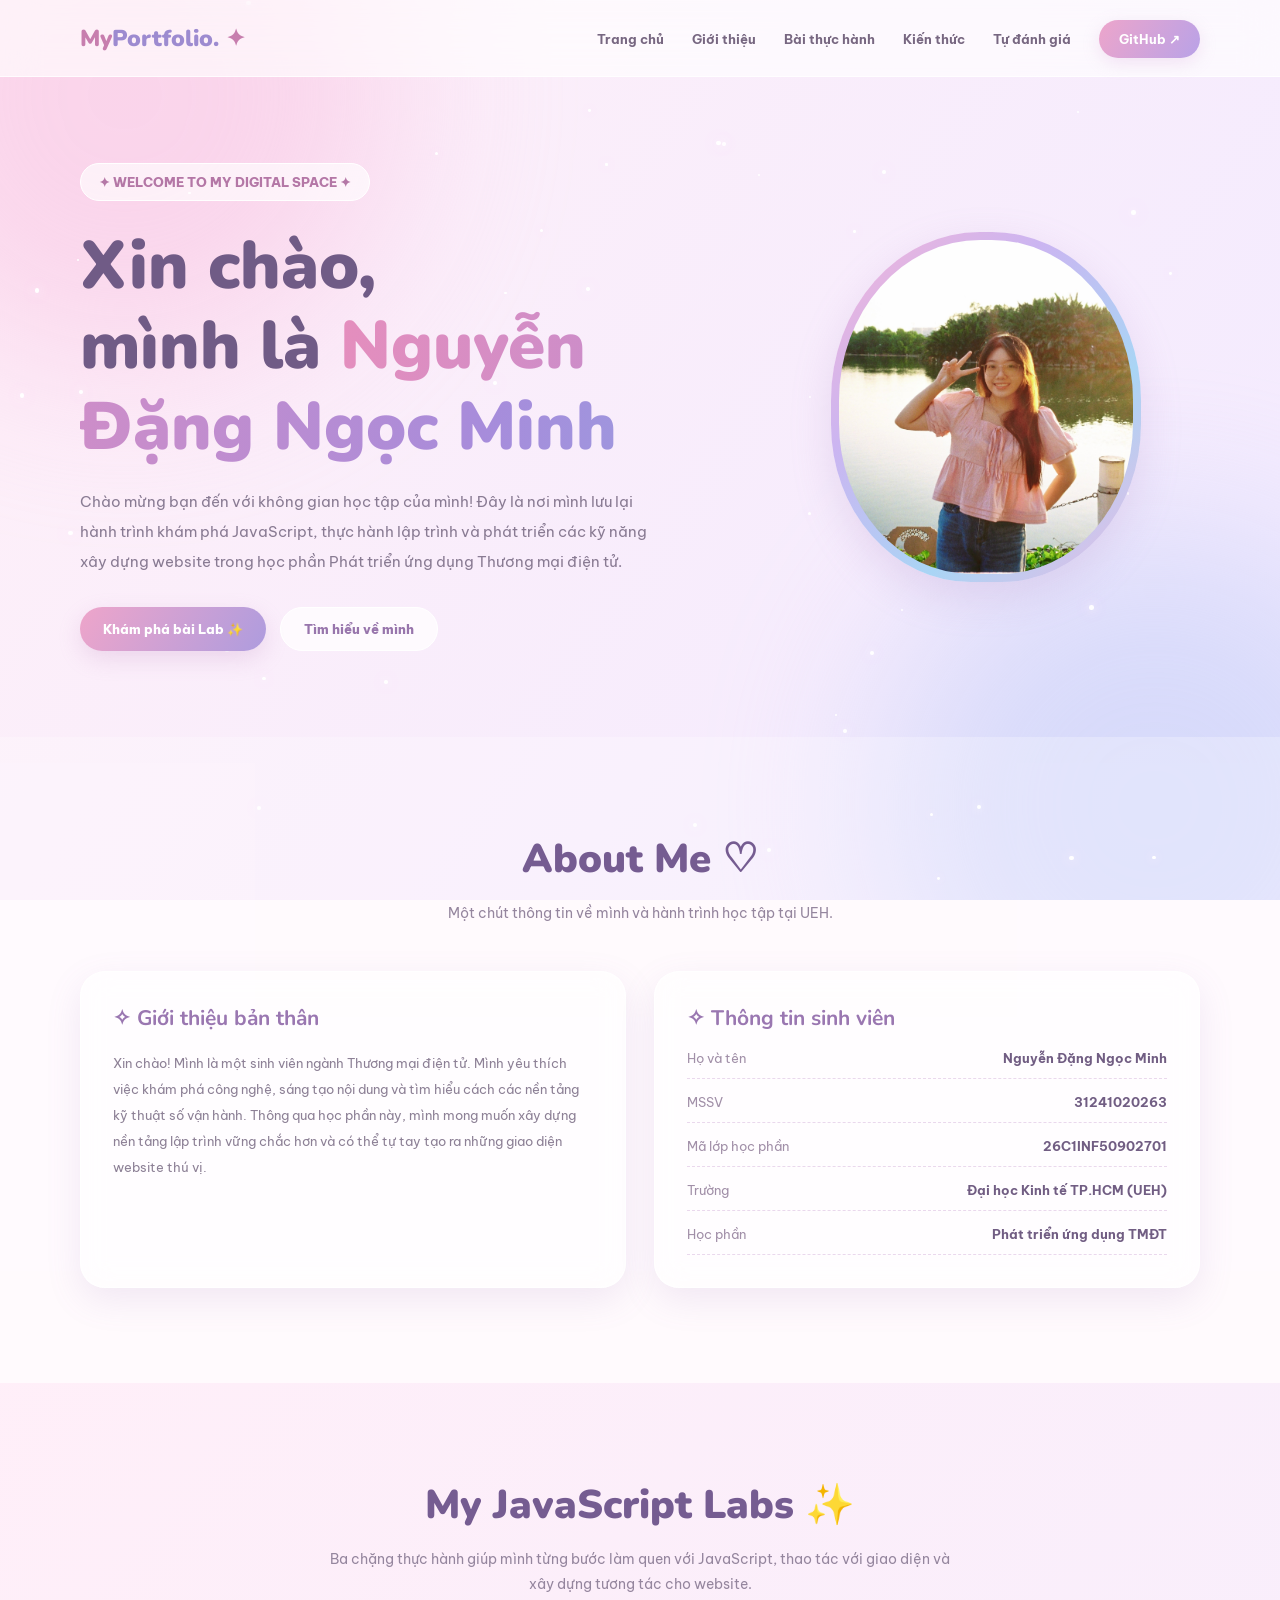
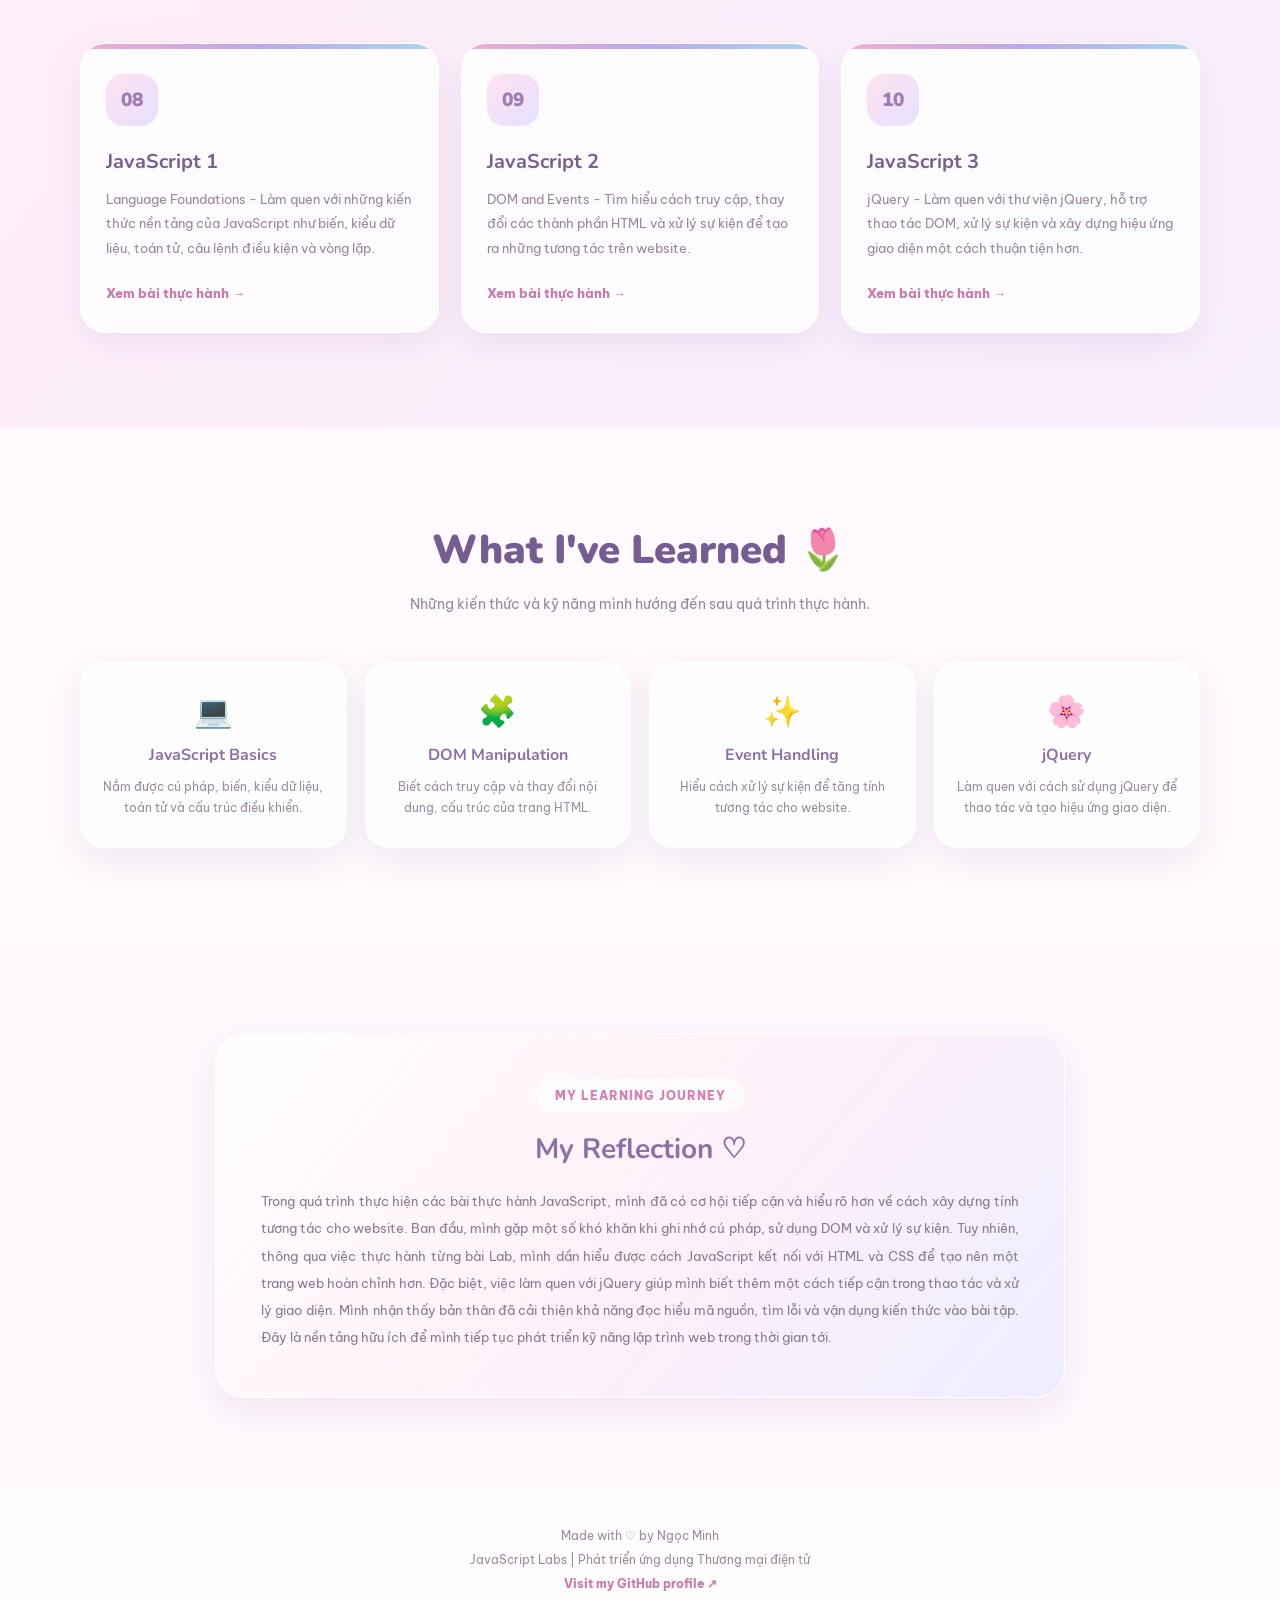
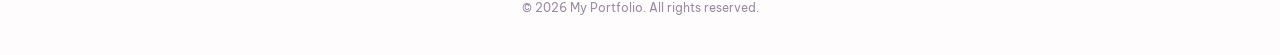
==== JavaScript-Labs/index.html @ 9766e4dd "lab08 done" ====
<!DOCTYPE html>
<html lang="vi">

<head>
    <meta charset="UTF-8">
    <meta name="viewport" content="width=device-width, initial-scale=1.0">
    <title>My Portfolio | JavaScript Labs</title>

    <link rel="preconnect" href="https://fonts.googleapis.com">
    <link rel="preconnect" href="https://fonts.gstatic.com" crossorigin>
    <link
        href="https://fonts.googleapis.com/css2?family=Be+Vietnam+Pro:wght@400;500;600;700;800&family=Nunito:wght@400;500;600;700;800;900&display=swap"
        rel="stylesheet">

    <style>
        :root {
            --pink: #f5a9cf;
            --pink-dark: #d77eaf;
            --pink-light: #fff0f8;
            --purple: #c9b4f3;
            --purple-dark: #9e86d5;
            --blue: #b9d9f8;
            --blue-light: #e7f3ff;
            --white: #ffffff;
            --text: #574968;
            --muted: #95869e;
            --border: rgba(255, 255, 255, 0.75);
            --shadow: 0 12px 35px rgba(143, 112, 174, 0.13);
        }

        * {
            margin: 0;
            padding: 0;
            box-sizing: border-box;
        }

        html {
            scroll-behavior: smooth;
            scroll-padding-top: 90px;
        }

        body {
            font-family: 'Be Vietnam Pro', sans-serif;
            color: var(--text);
            background: #fff8fd;
            overflow-x: hidden;
        }

        h1,
        h2,
        h3,
        h4,
        .logo,
        button {
            font-family: 'Nunito', sans-serif;
        }

        a {
            color: inherit;
            text-decoration: none;
        }

        a:hover,
        a:focus {
            text-decoration: none;
        }

        button {
            cursor: pointer;
            border: none;
        }

        .container {
            width: min(1120px, 90%);
            margin: auto;
        }

        .section {
            padding: 95px 0;
            position: relative;
        }

        .section-title {
            text-align: center;
            margin-bottom: 15px;
            font-size: clamp(28px, 4vw, 40px);
            font-weight: 900;
            color: #755c91;
        }

        .section-subtitle {
            text-align: center;
            color: var(--muted);
            font-size: 14px;
            line-height: 1.8;
            max-width: 620px;
            margin: 0 auto 45px;
        }

        .small-tag {
            display: inline-block;
            padding: 8px 17px;
            border-radius: 30px;
            background: rgba(255, 255, 255, 0.7);
            color: var(--pink-dark);
            font-size: 12px;
            font-weight: 800;
            letter-spacing: 1px;
            margin-bottom: 18px;
            border: 1px solid rgba(255, 255, 255, 0.9);
        }

        /* =========================
           GALAXY BACKGROUND
        ========================= */
        .galaxy-bg {
            position: fixed;
            inset: 0;
            z-index: -2;
            overflow: hidden;
            background: linear-gradient(125deg,
                    #fff0f8,
                    #f2eaff,
                    #e8f3ff,
                    #fce9f5,
                    #eee7ff);
            background-size: 400% 400%;
            animation: galaxyMove 18s ease infinite;
        }

        @keyframes galaxyMove {
            0% {
                background-position: 0% 50%;
            }

            50% {
                background-position: 100% 50%;
            }

            100% {
                background-position: 0% 50%;
            }
        }

        .galaxy-bg::before,
        .galaxy-bg::after {
            content: "";
            position: absolute;
            width: 550px;
            height: 550px;
            border-radius: 50%;
            filter: blur(90px);
            opacity: 0.48;
            animation: floatGlow 14s ease-in-out infinite alternate;
        }

        .galaxy-bg::before {
            background: #f7b8dc;
            top: -180px;
            left: -150px;
        }

        .galaxy-bg::after {
            background: #b9c9f7;
            bottom: -180px;
            right: -150px;
            animation-delay: -5s;
        }

        @keyframes floatGlow {
            from {
                transform: translate(0, 0) scale(1);
            }

            to {
                transform: translate(90px, 70px) scale(1.2);
            }
        }

        /* Stars */
        .stars {
            position: fixed;
            inset: 0;
            pointer-events: none;
            z-index: -1;
            overflow: hidden;
        }

        .star {
            position: absolute;
            width: 4px;
            height: 4px;
            background: white;
            border-radius: 50%;
            box-shadow: 0 0 10px white, 0 0 18px #e8b9f5;
            animation: twinkle 3s ease-in-out infinite alternate;
        }

        @keyframes twinkle {
            from {
                opacity: 0.2;
                transform: scale(0.7);
            }

            to {
                opacity: 1;
                transform: scale(1.4);
            }
        }

        /* =========================
           3. NAVIGATION
        ========================= */
        header {
            position: sticky;
            top: 0;
            z-index: 100;
            background: rgba(255, 255, 255, 0.65);
            backdrop-filter: blur(18px);
            border-bottom: 1px solid rgba(255, 255, 255, 0.8);
        }

        .navbar {
            min-height: 76px;
            display: flex;
            align-items: center;
            justify-content: space-between;
            gap: 25px;
        }

        .logo {
            font-size: 23px;
            font-weight: 900;
            color: #c77eae;
            white-space: nowrap;
        }

        .logo span {
            color: #9d8bd0;
        }

        .nav-links {
            display: flex;
            align-items: center;
            gap: 28px;
            list-style: none;
        }

        .nav-links a {
            font-size: 13px;
            font-weight: 700;
            color: #776781;
            transition: 0.3s;
        }

        .nav-links a:hover {
            color: var(--pink-dark);
        }

        .nav-button {
            padding: 11px 20px;
            border-radius: 30px;
            color: white !important;
            background: linear-gradient(120deg, #eda5cb, #b9a2e7);
            box-shadow: 0 5px 18px rgba(195, 137, 195, 0.2);
        }

        .menu-toggle {
            display: none;
            font-size: 25px;
            color: #a47db5;
            background: transparent;
        }

        /* =========================
           4. HERO
        ========================= */
        .hero {
            min-height: 660px;
            display: flex;
            align-items: center;
            position: relative;
            overflow: hidden;
        }

        .hero-grid {
            display: grid;
            grid-template-columns: 1.2fr 0.8fr;
            align-items: center;
            gap: 50px;
            padding: 75px 0;
        }

        .hero-label {
            display: inline-block;
            color: #b477a6;
            background: rgba(255, 255, 255, 0.65);
            padding: 10px 18px;
            border-radius: 30px;
            font-size: 13px;
            font-weight: 800;
            margin-bottom: 25px;
            border: 1px solid white;
        }

        .hero h1 {
            font-size: clamp(42px, 6vw, 67px);
            line-height: 1.2;
            font-weight: 900;
            color: #705b86;
            margin-bottom: 20px;
        }

        .gradient-text {
            background: linear-gradient(100deg,
                    #e58ebd,
                    #a78cdb,
                    #83b9e8,
                    #e58ebd);
            background-size: 250% auto;
            -webkit-background-clip: text;
            background-clip: text;
            color: transparent;
            animation: textGradient 6s ease infinite;
        }

        @keyframes textGradient {
            to {
                background-position: 250% center;
            }
        }

        .hero-description {
            max-width: 570px;
            font-size: 15px;
            line-height: 2;
            color: #897b93;
            margin-bottom: 30px;
        }

        .hero-buttons {
            display: flex;
            gap: 14px;
            flex-wrap: wrap;
        }

        .btn {
            display: inline-flex;
            align-items: center;
            justify-content: center;
            padding: 13px 23px;
            border-radius: 30px;
            font-size: 13px;
            font-weight: 800;
            transition: 0.3s;
        }

        .btn-primary {
            color: white;
            background: linear-gradient(120deg, #eea5ca, #ae9cde);
            box-shadow: 0 8px 22px rgba(191, 137, 191, 0.24);
        }

        .btn-secondary {
            color: #9875ac;
            background: rgba(255, 255, 255, 0.72);
            border: 1px solid white;
        }

        .btn:hover {
            transform: translateY(-4px);
            box-shadow: 0 12px 25px rgba(174, 139, 198, 0.22);
        }

        .hero-visual {
            display: flex;
            justify-content: center;
            align-items: center;
            position: relative;
        }

        .avatar-frame {
            width: 310px;
            height: 350px;
            padding: 8px;
            border-radius: 48% 48% 45% 45%;
            background: linear-gradient(135deg,
                    #f5b5d7,
                    #cbb5f1,
                    #a9d5f5,
                    #eab9e4);
            box-shadow: 0 15px 40px rgba(174, 137, 196, 0.22);
            transform: none;
            animation: none;
        }

        .avatar-inner {
            width: 100%;
            height: 100%;
            border-radius: inherit;
            overflow: hidden;
            background: linear-gradient(135deg, #ffe5f2, #e5e4ff);
            display: flex;
            align-items: center;
            justify-content: center;
            color: #a58ab8;
            text-align: center;
            font-size: 14px;
            font-weight: 700;
        }

        .avatar-inner img {
            width: 100%;
            height: 100%;
            object-fit: cover;
        }

        .note-one {
            top: 45px;
            right: -5px;
            transform: rotate(7deg);
        }

        .note-two {
            bottom: 40px;
            left: -20px;
            transform: rotate(-6deg);
        }

        /* =========================
           5. ABOUT
        ========================= */
        #about {
            background: rgba(255, 255, 255, 0.25);
        }

        .about-grid {
            display: grid;
            grid-template-columns: 1fr 1fr;
            gap: 28px;
        }

        .glass-card {
            padding: 32px;
            border-radius: 25px;
            background: rgba(255, 255, 255, 0.65);
            backdrop-filter: blur(15px);
            border: 1px solid rgba(255, 255, 255, 0.9);
            box-shadow: var(--shadow);
        }

        .glass-card h3 {
            color: #9a77b1;
            font-size: 21px;
            margin-bottom: 18px;
        }

        .glass-card p {
            color: #8d8096;
            font-size: 13px;
            line-height: 2;
        }

        .info-list {
            display: grid;
            gap: 15px;
        }

        .info-row {
            display: flex;
            justify-content: space-between;
            gap: 15px;
            padding-bottom: 12px;
            border-bottom: 1px dashed #ead8ed;
            font-size: 13px;
        }

        .info-row span:first-child {
            color: #a18fa8;
        }

        .info-row span:last-child {
            font-weight: 700;
            color: #715d83;
            text-align: right;
        }

        /* =========================
           6. LABS
        ========================= */
        #labs {
            background: linear-gradient(130deg,
                    rgba(255, 231, 245, 0.55),
                    rgba(235, 229, 255, 0.55),
                    rgba(225, 242, 255, 0.55));
            background-size: 300% 300%;
            animation: galaxyMove 20s ease infinite;
        }

        .lab-grid {
            display: grid;
            grid-template-columns: repeat(3, 1fr);
            gap: 22px;
        }

        .lab-card {
            position: relative;
            padding: 30px 25px;
            border-radius: 25px;
            background: rgba(255, 255, 255, 0.78);
            border: 1px solid white;
            box-shadow: var(--shadow);
            transition: 0.35s;
            overflow: hidden;
        }

        .lab-card::before {
            content: "";
            position: absolute;
            top: 0;
            left: 0;
            width: 100%;
            height: 5px;
            background: linear-gradient(90deg, #f3acd0, #bba8eb, #a9d5f1);
        }

        .lab-card:hover {
            transform: translateY(-9px);
            box-shadow: 0 18px 40px rgba(155, 123, 184, 0.2);
        }

        .lab-number {
            width: 52px;
            height: 52px;
            border-radius: 17px;
            display: grid;
            place-items: center;
            font-family: 'Nunito', sans-serif;
            font-size: 19px;
            font-weight: 900;
            color: #a17db4;
            background: linear-gradient(135deg, #ffe2f0, #e6e1ff);
            margin-bottom: 22px;
        }

        .lab-card h3 {
            color: #78618c;
            font-size: 20px;
            margin-bottom: 12px;
        }

        .lab-card p {
            color: #96879d;
            font-size: 13px;
            line-height: 1.9;
            min-height: 75px;
            margin-bottom: 20px;
        }

        .lab-link {
            color: #c77eae;
            font-size: 13px;
            font-weight: 800;
            transition: 0.3s;
        }

        .lab-link:hover {
            color: #9279ca;
            letter-spacing: 0.4px;
        }

        /* =========================
           7. LEARNING OUTCOMES
        ========================= */
        #learning {
            background: rgba(255, 255, 255, 0.25);
        }

        .learning-grid {
            display: grid;
            grid-template-columns: repeat(4, 1fr);
            gap: 18px;
        }

        .learning-card {
            text-align: center;
            padding: 28px 18px;
            border-radius: 23px;
            background: rgba(255, 255, 255, 0.72);
            border: 1px solid white;
            box-shadow: var(--shadow);
            transition: 0.3s;
        }

        .learning-card:hover {
            transform: translateY(-7px);
        }

        .learning-icon {
            font-size: 31px;
            margin-bottom: 14px;
        }

        .learning-card h3 {
            color: #8e70a6;
            font-size: 16px;
            margin-bottom: 10px;
        }

        .learning-card p {
            color: #998ca0;
            font-size: 12px;
            line-height: 1.8;
        }

        /* =========================
           8. REFLECTION
        ========================= */
        #reflection {
            padding: 90px 0;
        }

        .reflection-box {
            max-width: 850px;
            margin: auto;
            padding: 45px;
            border-radius: 30px;
            background: linear-gradient(130deg,
                    rgba(255, 255, 255, 0.88),
                    rgba(255, 239, 248, 0.8),
                    rgba(235, 235, 255, 0.85));
            border: 1px solid white;
            box-shadow: var(--shadow);
            text-align: center;
        }

        .reflection-box h2 {
            color: #8e70a6;
            font-size: 28px;
            margin-bottom: 20px;
        }

        .reflection-box p {
            color: #887a91;
            font-size: 13px;
            line-height: 2.1;
            text-align: justify;
        }

        /* =========================
           9. FOOTER
        ========================= */
        footer {
            padding: 35px 0;
            text-align: center;
            background: rgba(255, 255, 255, 0.55);
            border-top: 1px solid white;
        }

        footer p {
            color: #998ba1;
            font-size: 12px;
            line-height: 2;
        }

        footer a {
            color: #c77eae;
            font-weight: 800;
        }

        .back-top {
            position: fixed;
            right: 25px;
            bottom: 25px;
            width: 45px;
            height: 45px;
            border-radius: 50%;
            color: white;
            font-size: 20px;
            background: linear-gradient(135deg, #eea5ca, #a99ae2);
            box-shadow: 0 8px 20px rgba(170, 133, 194, 0.3);
            opacity: 0;
            visibility: hidden;
            transition: 0.3s;
            z-index: 90;
        }

        .back-top.show {
            opacity: 1;
            visibility: visible;
        }

        /* =========================
           10. RESPONSIVE
        ========================= */
        @media (max-width: 900px) {
            .hero-grid {
                grid-template-columns: 1fr 0.8fr;
                gap: 20px;
            }

            .avatar-frame {
                width: 250px;
                height: 290px;
            }

            .learning-grid {
                grid-template-columns: repeat(2, 1fr);
            }

            .nav-links {
                gap: 15px;
            }
        }

        @media (max-width: 700px) {
            .menu-toggle {
                display: block;
            }

            .nav-links {
                position: absolute;
                top: 76px;
                left: 0;
                width: 100%;
                padding: 25px;
                background: rgba(255, 255, 255, 0.96);
                backdrop-filter: blur(15px);
                display: none;
                flex-direction: column;
                gap: 22px;
                border-bottom: 1px solid white;
            }

            .nav-links.active {
                display: flex;
            }

            .hero {
                min-height: auto;
            }

            .hero-grid {
                grid-template-columns: 1fr;
                text-align: center;
                padding: 65px 0;
            }

            .hero-description {
                margin-left: auto;
                margin-right: auto;
            }

            .hero-buttons {
                justify-content: center;
            }

            .hero-visual {
                margin-top: 30px;
            }

            .avatar-frame {
                width: 240px;
                height: 280px;
            }

            .note-one {
                right: 0;
            }

            .note-two {
                left: 0;
            }

            .about-grid,
            .lab-grid {
                grid-template-columns: 1fr;
            }

            .lab-card p {
                min-height: auto;
            }

            .reflection-box {
                padding: 30px 22px;
            }

            .section {
                padding: 70px 0;
            }
        }

        @media (max-width: 420px) {
            .learning-grid {
                grid-template-columns: 1fr;
            }

            .info-row {
                flex-direction: column;
                gap: 5px;
            }

            .info-row span:last-child {
                text-align: left;
            }
        }

        @media (prefers-reduced-motion: reduce) {

            *,
            *::before,
            *::after {
                animation-duration: 0.01ms !important;
                animation-iteration-count: 1 !important;
                scroll-behavior: auto !important;
                transition-duration: 0.01ms !important;
            }
        }
    </style>
</head>

<body>

    <!-- Background galaxy -->
    <div class="galaxy-bg"></div>
    <div class="stars" id="stars"></div>

    <!-- NAVIGATION -->
    <header>
        <div class="container navbar">
            <a href="#home" class="logo">My<span>Portfolio.</span> ✦</a>

            <button class="menu-toggle" id="menuToggle" aria-label="Mở menu">☰</button>

            <ul class="nav-links" id="navLinks">
                <li><a href="#home">Trang chủ</a></li>
                <li><a href="#about">Giới thiệu</a></li>
                <li><a href="#labs">Bài thực hành</a></li>
                <li><a href="#learning">Kiến thức</a></li>
                <li><a href="#reflection">Tự đánh giá</a></li>
                <li><a href="https://github.com/nminh149/Tuan3" target="_blank" class="nav-button">GitHub ↗</a></li>
            </ul>
        </div>
    </header>

    <main>
        <!-- HERO -->
        <section class="hero" id="home">
            <div class="container hero-grid">

                <div class="hero-content">
                    <span class="hero-label">✦ WELCOME TO MY DIGITAL SPACE ✦</span>

                    <h1>
                        Xin chào,<br>
                        mình là <span class="gradient-text">Nguyễn Đặng Ngọc Minh</span>
                    </h1>

                    <p class="hero-description">
                        Chào mừng bạn đến với không gian học tập của mình!
                        Đây là nơi mình lưu lại hành trình khám phá JavaScript,
                        thực hành lập trình và phát triển các kỹ năng xây dựng
                        website trong học phần Phát triển ứng dụng Thương mại điện tử.
                    </p>

                    <div class="hero-buttons">
                        <a href="#labs" class="btn btn-primary">Khám phá bài Lab ✨</a>
                        <a href="#about" class="btn btn-secondary">Tìm hiểu về mình</a>
                    </div>
                </div>

                <div class="hero-visual">
                    <div class="avatar-frame">
                        <div class="avatar-inner">
                            <img src="./image/nminh.jpg" alt="Ảnh đại diện của tôi"
                        </div>
                    </div>
                </div>

            </div>
        </section>

        <!-- ABOUT -->
        <section class="section" id="about">
            <div class="container">
                <h2 class="section-title">About Me ♡</h2>
                <p class="section-subtitle">
                    Một chút thông tin về mình và hành trình học tập tại UEH.
                </p>

                <div class="about-grid">
                    <div class="glass-card">
                        <h3>✧ Giới thiệu bản thân</h3>
                        <p>
                            Xin chào! Mình là một sinh viên ngành Thương mại điện tử.
                            Mình yêu thích việc khám phá công nghệ, sáng tạo nội dung
                            và tìm hiểu cách các nền tảng kỹ thuật số vận hành.
                            Thông qua học phần này, mình mong muốn xây dựng nền tảng
                            lập trình vững chắc hơn và có thể tự tay tạo ra những
                            giao diện website thú vị.
                        </p>
                    </div>

                    <div class="glass-card">
                        <h3>✧ Thông tin sinh viên</h3>

                        <div class="info-list">
                            <div class="info-row">
                                <span>Họ và tên</span>
                                <span>Nguyễn Đặng Ngọc Minh</span>
                            </div>

                            <div class="info-row">
                                <span>MSSV</span>
                                <span>31241020263</span>
                            </div>

                            <div class="info-row">
                                <span>Mã lớp học phần</span>
                                <span>26C1INF50902701</span>
                            </div>

                            <div class="info-row">
                                <span>Trường</span>
                                <span>Đại học Kinh tế TP.HCM (UEH)</span>
                            </div>

                            <div class="info-row">
                                <span>Học phần</span>
                                <span>Phát triển ứng dụng TMĐT</span>
                            </div>
                        </div>
                    </div>
                </div>
            </div>
        </section>

        <!-- LABS -->
        <section class="section" id="labs">
            <div class="container">
                <h2 class="section-title">My JavaScript Labs ✨</h2>
                <p class="section-subtitle">
                    Ba chặng thực hành giúp mình từng bước làm quen với JavaScript,
                    thao tác với giao diện và xây dựng tương tác cho website.
                </p>

                <div class="lab-grid">

                    <div class="lab-card">
                        <div class="lab-number">08</div>
                        <h3>JavaScript 1</h3>
                        <p>
                            Language Foundations - Làm quen với những kiến thức
                            nền tảng của JavaScript như biến, kiểu dữ liệu,
                            toán tử, câu lệnh điều kiện và vòng lặp.
                        </p>
                        <a href="./Lab08/index.html" class="lab-link">
                            Xem bài thực hành →
                        </a>
                    </div>

                    <div class="lab-card">
                        <div class="lab-number">09</div>
                        <h3>JavaScript 2</h3>
                        <p>
                            DOM and Events - Tìm hiểu cách truy cập, thay đổi
                            các thành phần HTML và xử lý sự kiện để tạo ra
                            những tương tác trên website.
                        </p>
                        <a href="./Lab09/index.html" class="lab-link">
                            Xem bài thực hành →
                        </a>
                    </div>

                    <div class="lab-card">
                        <div class="lab-number">10</div>
                        <h3>JavaScript 3</h3>
                        <p>
                            jQuery - Làm quen với thư viện jQuery, hỗ trợ
                            thao tác DOM, xử lý sự kiện và xây dựng hiệu ứng
                            giao diện một cách thuận tiện hơn.
                        </p>
                        <a href="./Lab10/index.html" class="lab-link">
                            Xem bài thực hành →
                        </a>
                    </div>

                </div>
            </div>
        </section>

        <!-- LEARNING OUTCOMES -->
        <section class="section" id="learning">
            <div class="container">
                <h2 class="section-title">What I've Learned 🌷</h2>
                <p class="section-subtitle">
                    Những kiến thức và kỹ năng mình hướng đến sau quá trình thực hành.
                </p>

                <div class="learning-grid">

                    <div class="learning-card">
                        <div class="learning-icon">💻</div>
                        <h3>JavaScript Basics</h3>
                        <p>Nắm được cú pháp, biến, kiểu dữ liệu, toán tử và cấu trúc điều khiển.</p>
                    </div>

                    <div class="learning-card">
                        <div class="learning-icon">🧩</div>
                        <h3>DOM Manipulation</h3>
                        <p>Biết cách truy cập và thay đổi nội dung, cấu trúc của trang HTML.</p>
                    </div>

                    <div class="learning-card">
                        <div class="learning-icon">✨</div>
                        <h3>Event Handling</h3>
                        <p>Hiểu cách xử lý sự kiện để tăng tính tương tác cho website.</p>
                    </div>

                    <div class="learning-card">
                        <div class="learning-icon">🌸</div>
                        <h3>jQuery</h3>
                        <p>Làm quen với cách sử dụng jQuery để thao tác và tạo hiệu ứng giao diện.</p>
                    </div>

                </div>
            </div>
        </section>

        <!-- REFLECTION -->
        <section class="section" id="reflection">
            <div class="container">
                <div class="reflection-box">
                    <span class="small-tag">MY LEARNING JOURNEY</span>
                    <h2>My Reflection ♡</h2>

                    <p>
                        Trong quá trình thực hiện các bài thực hành JavaScript,
                        mình đã có cơ hội tiếp cận và hiểu rõ hơn về cách xây dựng
                        tính tương tác cho website. Ban đầu, mình gặp một số khó khăn
                        khi ghi nhớ cú pháp, sử dụng DOM và xử lý sự kiện. Tuy nhiên,
                        thông qua việc thực hành từng bài Lab, mình dần hiểu được
                        cách JavaScript kết nối với HTML và CSS để tạo nên một trang
                        web hoàn chỉnh hơn. Đặc biệt, việc làm quen với jQuery giúp
                        mình biết thêm một cách tiếp cận trong thao tác và xử lý
                        giao diện. Mình nhận thấy bản thân đã cải thiện khả năng
                        đọc hiểu mã nguồn, tìm lỗi và vận dụng kiến thức vào bài tập.
                        Đây là nền tảng hữu ích để mình tiếp tục phát triển kỹ năng
                        lập trình web trong thời gian tới.
                    </p>
                </div>
            </div>
        </section>
    </main>

    <!-- FOOTER -->
    <footer>
        <div class="container">
            <p>Made with ♡ by Ngọc Minh</p>
            <p>JavaScript Labs | Phát triển ứng dụng Thương mại điện tử</p>
            <p>
                <a href="https://github.com/nminh149/Tuan3" target="_blank">
                    Visit my GitHub profile ↗
                </a>
            </p>
            <p>© <span id="year"></span> My Portfolio. All rights reserved.</p>
        </div>
    </footer>

    <button class="back-top" id="backTop" aria-label="Lên đầu trang">↑</button>

    <script>
        // Tạo các ngôi sao trang trí
        const starsContainer = document.getElementById("stars");

        for (let i = 0; i < 45; i++) {
            const star = document.createElement("span");
            star.className = "star";

            star.style.left = Math.random() * 100 + "%";
            star.style.top = Math.random() * 100 + "%";
            star.style.animationDelay = Math.random() * 4 + "s";
            star.style.animationDuration = (2 + Math.random() * 4) + "s";

            const size = 2 + Math.random() * 3;
            star.style.width = size + "px";
            star.style.height = size + "px";

            starsContainer.appendChild(star);
        }

        // Menu trên thiết bị di động
        const menuToggle = document.getElementById("menuToggle");
        const navLinks = document.getElementById("navLinks");

        menuToggle.addEventListener("click", function () {
            navLinks.classList.toggle("active");
            menuToggle.textContent = navLinks.classList.contains("active") ? "✕" : "☰";
        });

        // Đóng menu sau khi chọn mục
        document.querySelectorAll(".nav-links a").forEach(link => {
            link.addEventListener("click", function () {
                navLinks.classList.remove("active");
                menuToggle.textContent = "☰";
            });
        });

        // Nút quay lại đầu trang
        const backTop = document.getElementById("backTop");

        window.addEventListener("scroll", function () {
            if (window.scrollY > 400) {
                backTop.classList.add("show");
            } else {
                backTop.classList.remove("show");
            }
        });

        backTop.addEventListener("click", function () {
            window.scrollTo({
                top: 0,
                behavior: "smooth"
            });
        });

        // Tự động cập nhật năm
        document.getElementById("year").textContent = new Date().getFullYear();
    </script>

</body>

</html>
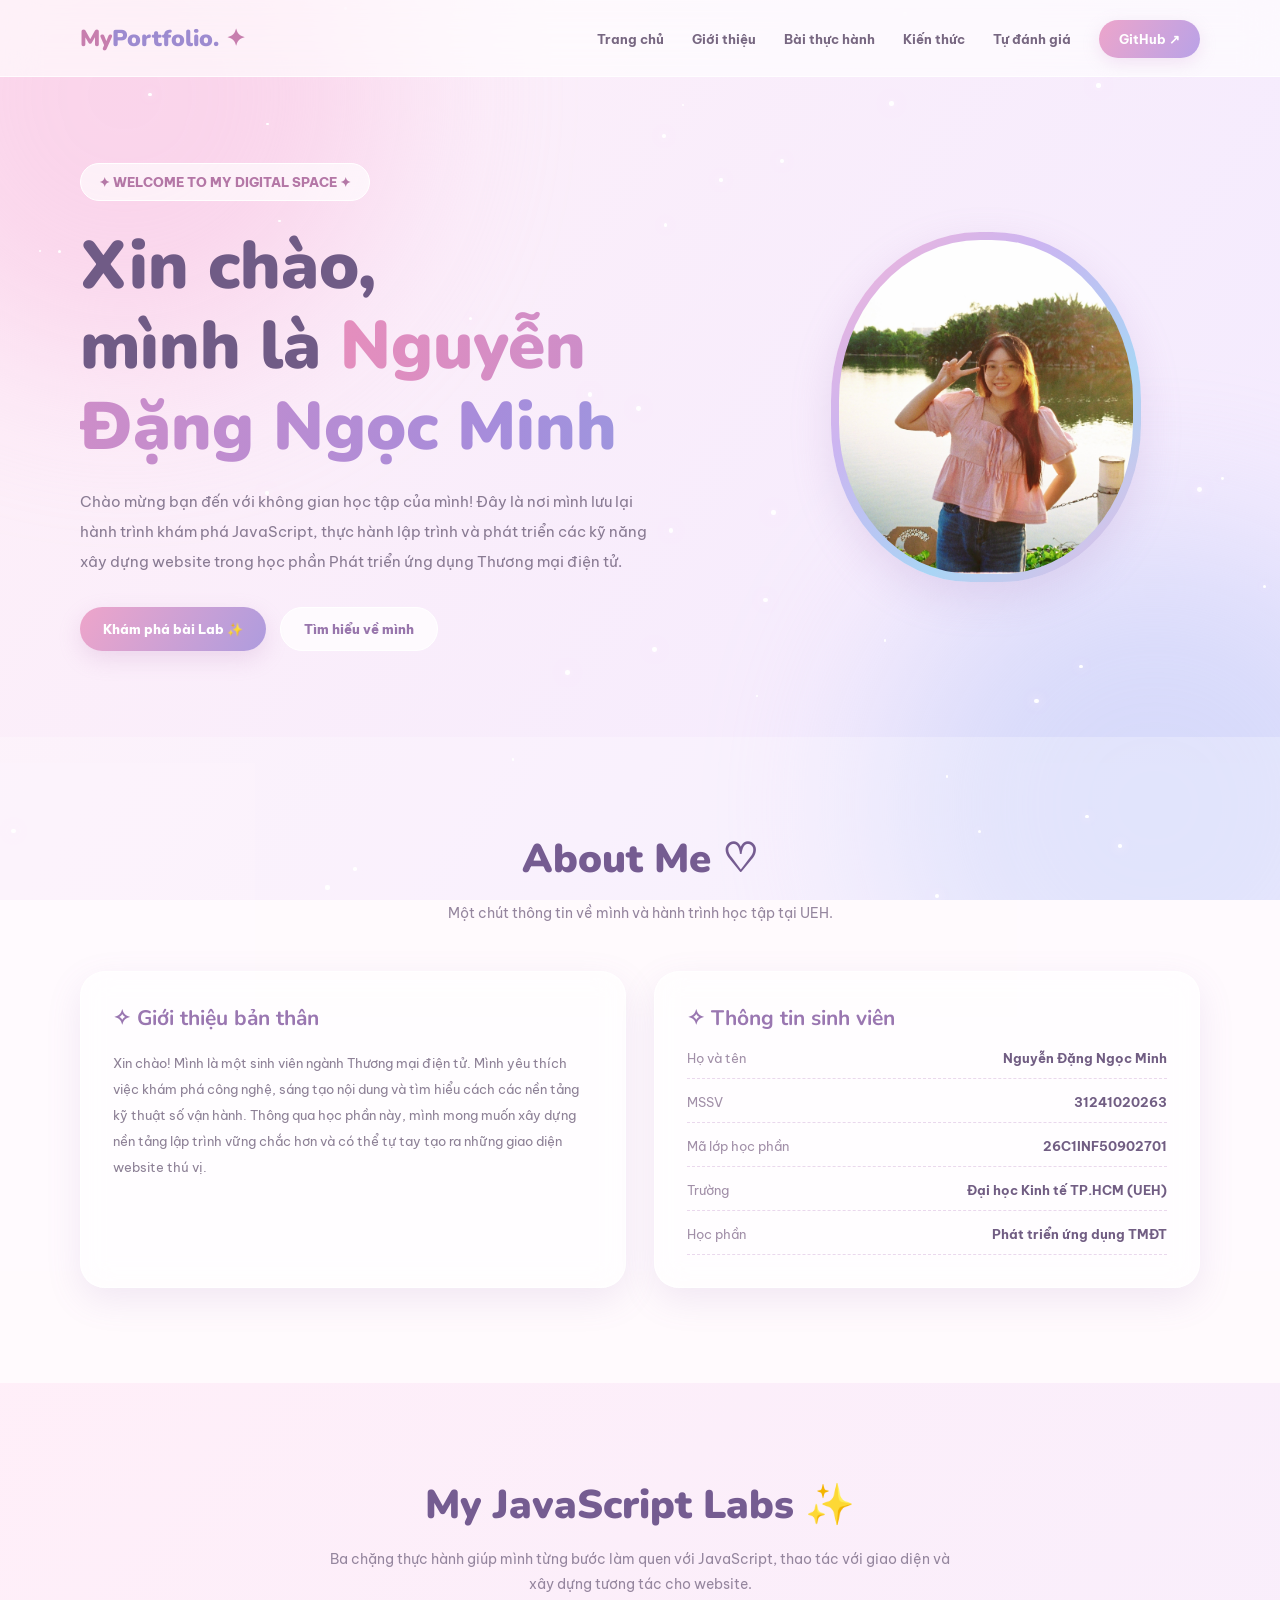
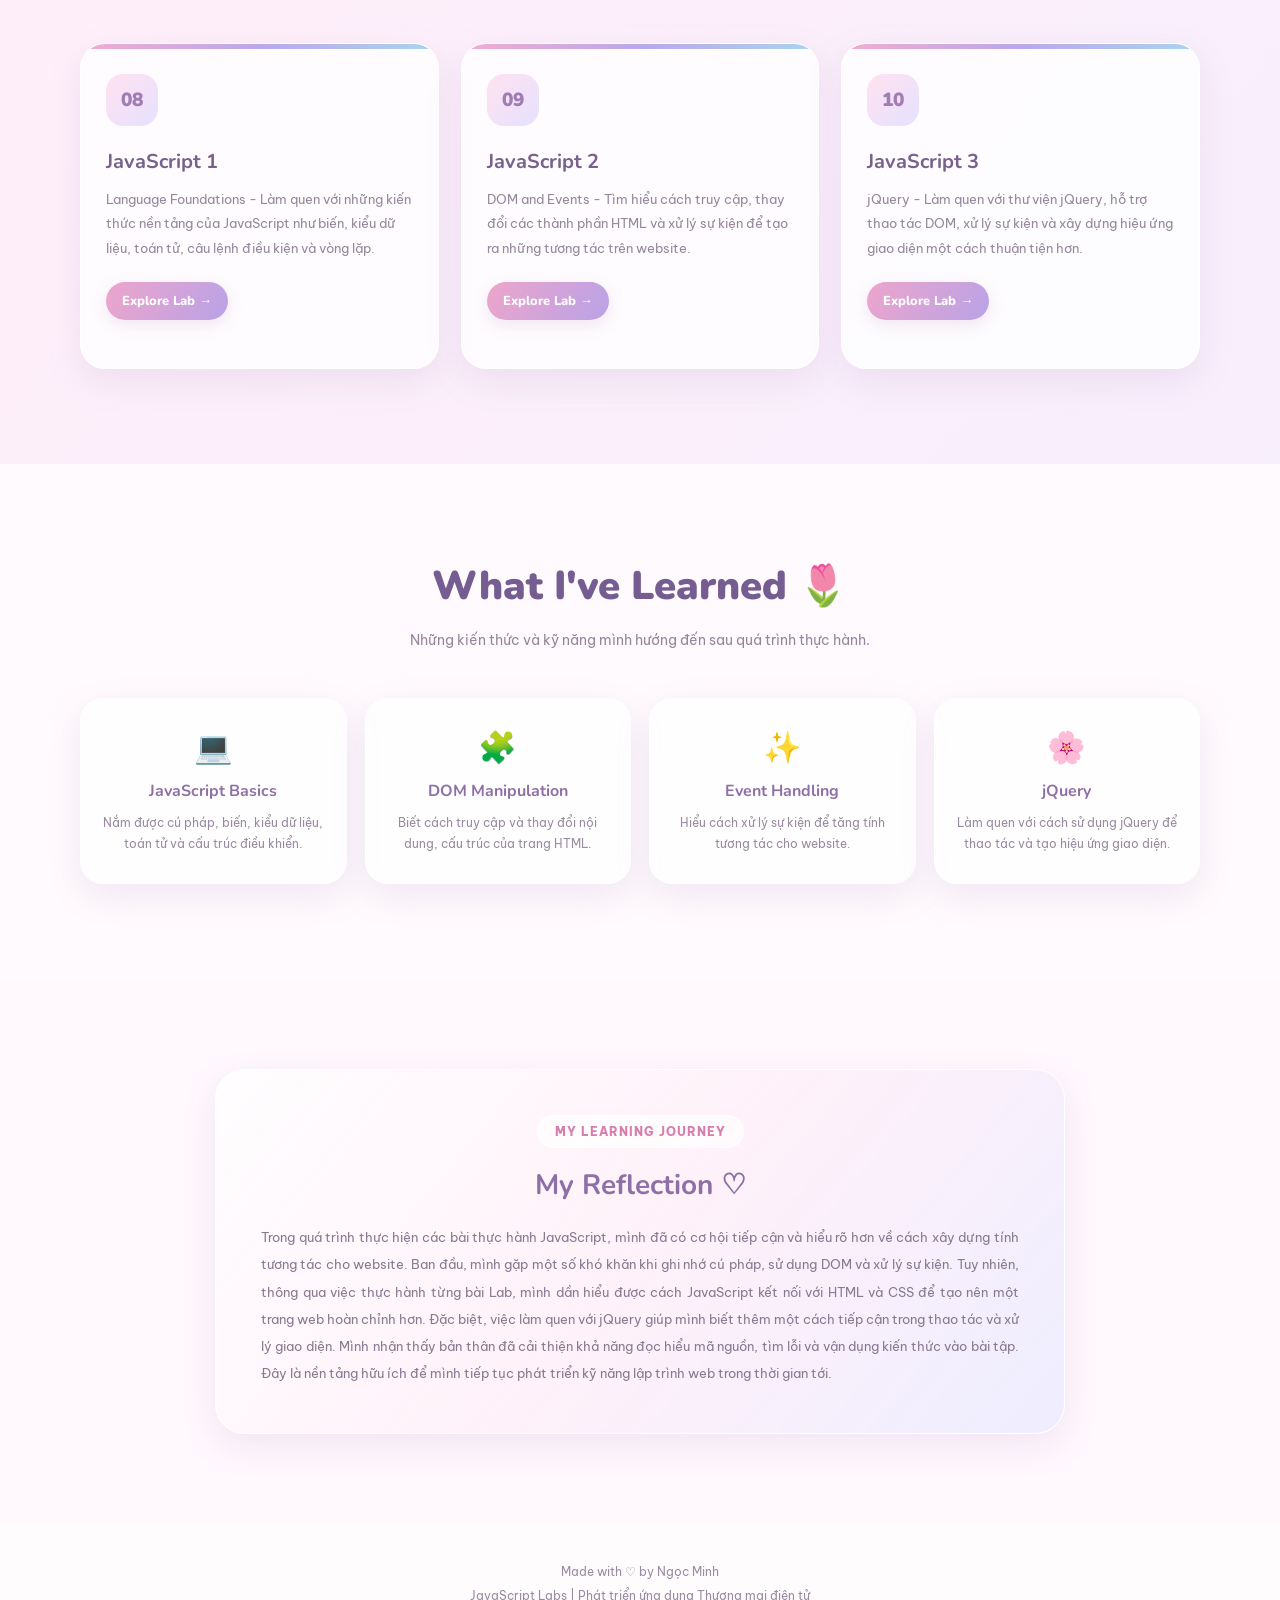
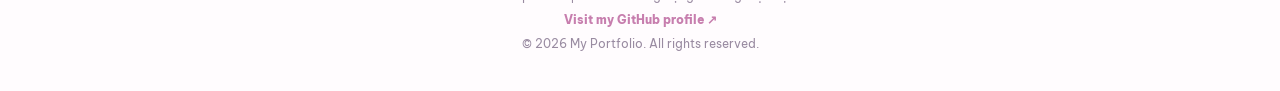
==== commit 6fc8d2f6: "update" ====
--- a/JavaScript-Labs/index.html
+++ b/JavaScript-Labs/index.html
@@ -558,10 +558,62 @@
         }
 
         .lab-link {
+            display: block;
             color: #c77eae;
             font-size: 13px;
             font-weight: 800;
             transition: 0.3s;
+        }
+
+        .lab-explore {
+            display: inline-flex;
+            align-items: center;
+            margin: 0 0 18px;
+            padding: 10px 16px;
+            border-radius: 22px;
+            color: white;
+            font-size: 13px;
+            font-weight: 800;
+            background: linear-gradient(120deg, #eda5cb, #b9a2e7);
+            box-shadow: 0 5px 16px rgba(195, 137, 195, 0.2);
+            transition: 0.3s;
+        }
+
+        .lab-explore:hover {
+            transform: translateY(-2px);
+            box-shadow: 0 8px 20px rgba(174, 139, 198, 0.25);
+        }
+
+        .lab-exercises {
+            display: grid;
+            grid-template-columns: repeat(2, minmax(0, 1fr));
+            gap: 10px;
+            margin-top: 2px;
+        }
+
+        .lab-exercises[hidden] {
+            display: none;
+        }
+
+        .exercise-card {
+            display: flex;
+            align-items: center;
+            justify-content: space-between;
+            gap: 8px;
+            padding: 12px 14px;
+            border: 1px solid rgba(201, 180, 243, 0.45);
+            border-radius: 14px;
+            color: #866a9e;
+            background: linear-gradient(135deg, rgba(255, 240, 248, 0.9), rgba(231, 243, 255, 0.9));
+            font-size: 12px;
+            font-weight: 800;
+            transition: 0.25s;
+        }
+
+        .exercise-card:hover {
+            transform: translateY(-2px);
+            border-color: #d77eaf;
+            box-shadow: 0 7px 16px rgba(143, 112, 174, 0.12);
         }
 
         .lab-link:hover {
@@ -872,12 +924,11 @@
                 <div class="hero-visual">
                     <div class="avatar-frame">
                         <div class="avatar-inner">
-                            <img src="./image/nminh.jpg" alt="Ảnh đại diện của tôi"
+                            <img src="./image/nminh.jpg" alt="Ảnh đại diện của tôi" </div>
                         </div>
                     </div>
+
                 </div>
-
-            </div>
         </section>
 
         <!-- ABOUT -->
@@ -954,9 +1005,16 @@
                             nền tảng của JavaScript như biến, kiểu dữ liệu,
                             toán tử, câu lệnh điều kiện và vòng lặp.
                         </p>
-                        <a href="./Lab08/index.html" class="lab-link">
-                            Xem bài thực hành →
-                        </a>
+                        <button type="button" class="lab-explore" aria-expanded="false" aria-controls="lab08-exercises">Explore Lab &rarr;</button>
+                        <div class="lab-exercises" id="lab08-exercises" hidden>
+                            <a href="./Lab08/ch08-lab-start-master/lab08-walkthrough02.html" class="exercise-card" target="_blank" rel="noopener"><span>Exercise 02</span><span aria-hidden="true">&rarr;</span></a>
+                            <a href="./Lab08/ch08-lab-start-master/lab08-walkthrough06.html" class="exercise-card" target="_blank" rel="noopener"><span>Exercise 06</span><span aria-hidden="true">&rarr;</span></a>
+                            <a href="./Lab08/ch08-lab-start-master/lab08-walkthrough07.html" class="exercise-card" target="_blank" rel="noopener"><span>Exercise 07</span><span aria-hidden="true">&rarr;</span></a>
+                            <a href="./Lab08/ch08-lab-start-master/lab08-walkthrough08.html" class="exercise-card" target="_blank" rel="noopener"><span>Exercise 08</span><span aria-hidden="true">&rarr;</span></a>
+                            <a href="./Lab08/ch08-lab-start-master/lab08-walkthrough09.html" class="exercise-card" target="_blank" rel="noopener"><span>Exercise 09</span><span aria-hidden="true">&rarr;</span></a>
+                            <a href="./Lab08/ch08-lab-start-master/lab08-walkthrough10.html" class="exercise-card" target="_blank" rel="noopener"><span>Exercise 10</span><span aria-hidden="true">&rarr;</span></a>
+                            <a href="./Lab08/ch08-lab-start-master/lab08-walkthrough11.html" class="exercise-card" target="_blank" rel="noopener"><span>Exercise 11</span><span aria-hidden="true">&rarr;</span></a>
+                        </div>
                     </div>
 
                     <div class="lab-card">
@@ -967,9 +1025,16 @@
                             các thành phần HTML và xử lý sự kiện để tạo ra
                             những tương tác trên website.
                         </p>
-                        <a href="./Lab09/index.html" class="lab-link">
-                            Xem bài thực hành →
-                        </a>
+                        <button type="button" class="lab-explore" aria-expanded="false" aria-controls="lab09-exercises">Explore Lab &rarr;</button>
+                        <div class="lab-exercises" id="lab09-exercises" hidden>
+                            <a href="./Lab09/ch09-lab-start-master/lab09-walkthrough01.html" class="exercise-card" target="_blank" rel="noopener"><span>Exercise 01</span><span aria-hidden="true">&rarr;</span></a>
+                            <a href="./Lab09/ch09-lab-start-master/lab09-walkthrough02.html" class="exercise-card" target="_blank" rel="noopener"><span>Exercise 02</span><span aria-hidden="true">&rarr;</span></a>
+                            <a href="./Lab09/ch09-lab-start-master/lab09-walkthrough03.html" class="exercise-card" target="_blank" rel="noopener"><span>Exercise 03</span><span aria-hidden="true">&rarr;</span></a>
+                            <a href="./Lab09/ch09-lab-start-master/lab09-walkthrough04.html" class="exercise-card" target="_blank" rel="noopener"><span>Exercise 04</span><span aria-hidden="true">&rarr;</span></a>
+                            <a href="./Lab09/ch09-lab-start-master/lab09-walkthrough05.html" class="exercise-card" target="_blank" rel="noopener"><span>Exercise 05</span><span aria-hidden="true">&rarr;</span></a>
+                            <a href="./Lab09/ch09-lab-start-master/lab09-walkthrough07.html" class="exercise-card" target="_blank" rel="noopener"><span>Exercise 07</span><span aria-hidden="true">&rarr;</span></a>
+                            <a href="./Lab09/ch09-lab-start-master/lab09-walkthrough08.html" class="exercise-card" target="_blank" rel="noopener"><span>Exercise 08</span><span aria-hidden="true">&rarr;</span></a>
+                        </div>
                     </div>
 
                     <div class="lab-card">
@@ -980,9 +1045,18 @@
                             thao tác DOM, xử lý sự kiện và xây dựng hiệu ứng
                             giao diện một cách thuận tiện hơn.
                         </p>
-                        <a href="./Lab10/index.html" class="lab-link">
-                            Xem bài thực hành →
-                        </a>
+                        <button type="button" class="lab-explore" aria-expanded="false" aria-controls="lab10-exercises">Explore Lab &rarr;</button>
+                        <div class="lab-exercises" id="lab10-exercises" hidden>
+                            <a href="./Lab10/ch10-lab-start-master/lab10-walkthrough01.html" class="exercise-card" target="_blank" rel="noopener"><span>Exercise 01</span><span aria-hidden="true">&rarr;</span></a>
+                            <a href="./Lab10/ch10-lab-start-master/lab10-walkthrough03.html" class="exercise-card" target="_blank" rel="noopener"><span>Exercise 03</span><span aria-hidden="true">&rarr;</span></a>
+                            <a href="./Lab10/ch10-lab-start-master/lab10-walkthrough04.html" class="exercise-card" target="_blank" rel="noopener"><span>Exercise 04</span><span aria-hidden="true">&rarr;</span></a>
+                            <a href="./Lab10/ch10-lab-start-master/lab10-walkthrough05.html" class="exercise-card" target="_blank" rel="noopener"><span>Exercise 05</span><span aria-hidden="true">&rarr;</span></a>
+                            <a href="./Lab10/ch10-lab-start-master/lab10-walkthrough06.html" class="exercise-card" target="_blank" rel="noopener"><span>Exercise 06</span><span aria-hidden="true">&rarr;</span></a>
+                            <a href="./Lab10/ch10-lab-start-master/lab10-walkthrough07.html" class="exercise-card" target="_blank" rel="noopener"><span>Exercise 07</span><span aria-hidden="true">&rarr;</span></a>
+                            <a href="./Lab10/ch10-lab-start-master/lab10-walkthrough08.html" class="exercise-card" target="_blank" rel="noopener"><span>Exercise 08</span><span aria-hidden="true">&rarr;</span></a>
+                            <a href="./Lab10/ch10-lab-start-master/lab10-walkthrough09.html" class="exercise-card" target="_blank" rel="noopener"><span>Exercise 09</span><span aria-hidden="true">&rarr;</span></a>
+                            <a href="./Lab10/ch10-lab-start-master/lab10-walkthrough10.html" class="exercise-card" target="_blank" rel="noopener"><span>Exercise 10</span><span aria-hidden="true">&rarr;</span></a>
+                        </div>
                     </div>
 
                 </div>
@@ -1124,6 +1198,14 @@
             });
         });
 
+        document.querySelectorAll(".lab-explore").forEach(button => {
+            button.addEventListener("click", function () {
+                const exercises = document.getElementById(button.getAttribute("aria-controls"));
+                const isExpanded = button.getAttribute("aria-expanded") === "true";
+                button.setAttribute("aria-expanded", String(!isExpanded));
+                exercises.hidden = isExpanded;
+            });
+        });
         // Tự động cập nhật năm
         document.getElementById("year").textContent = new Date().getFullYear();
     </script>
